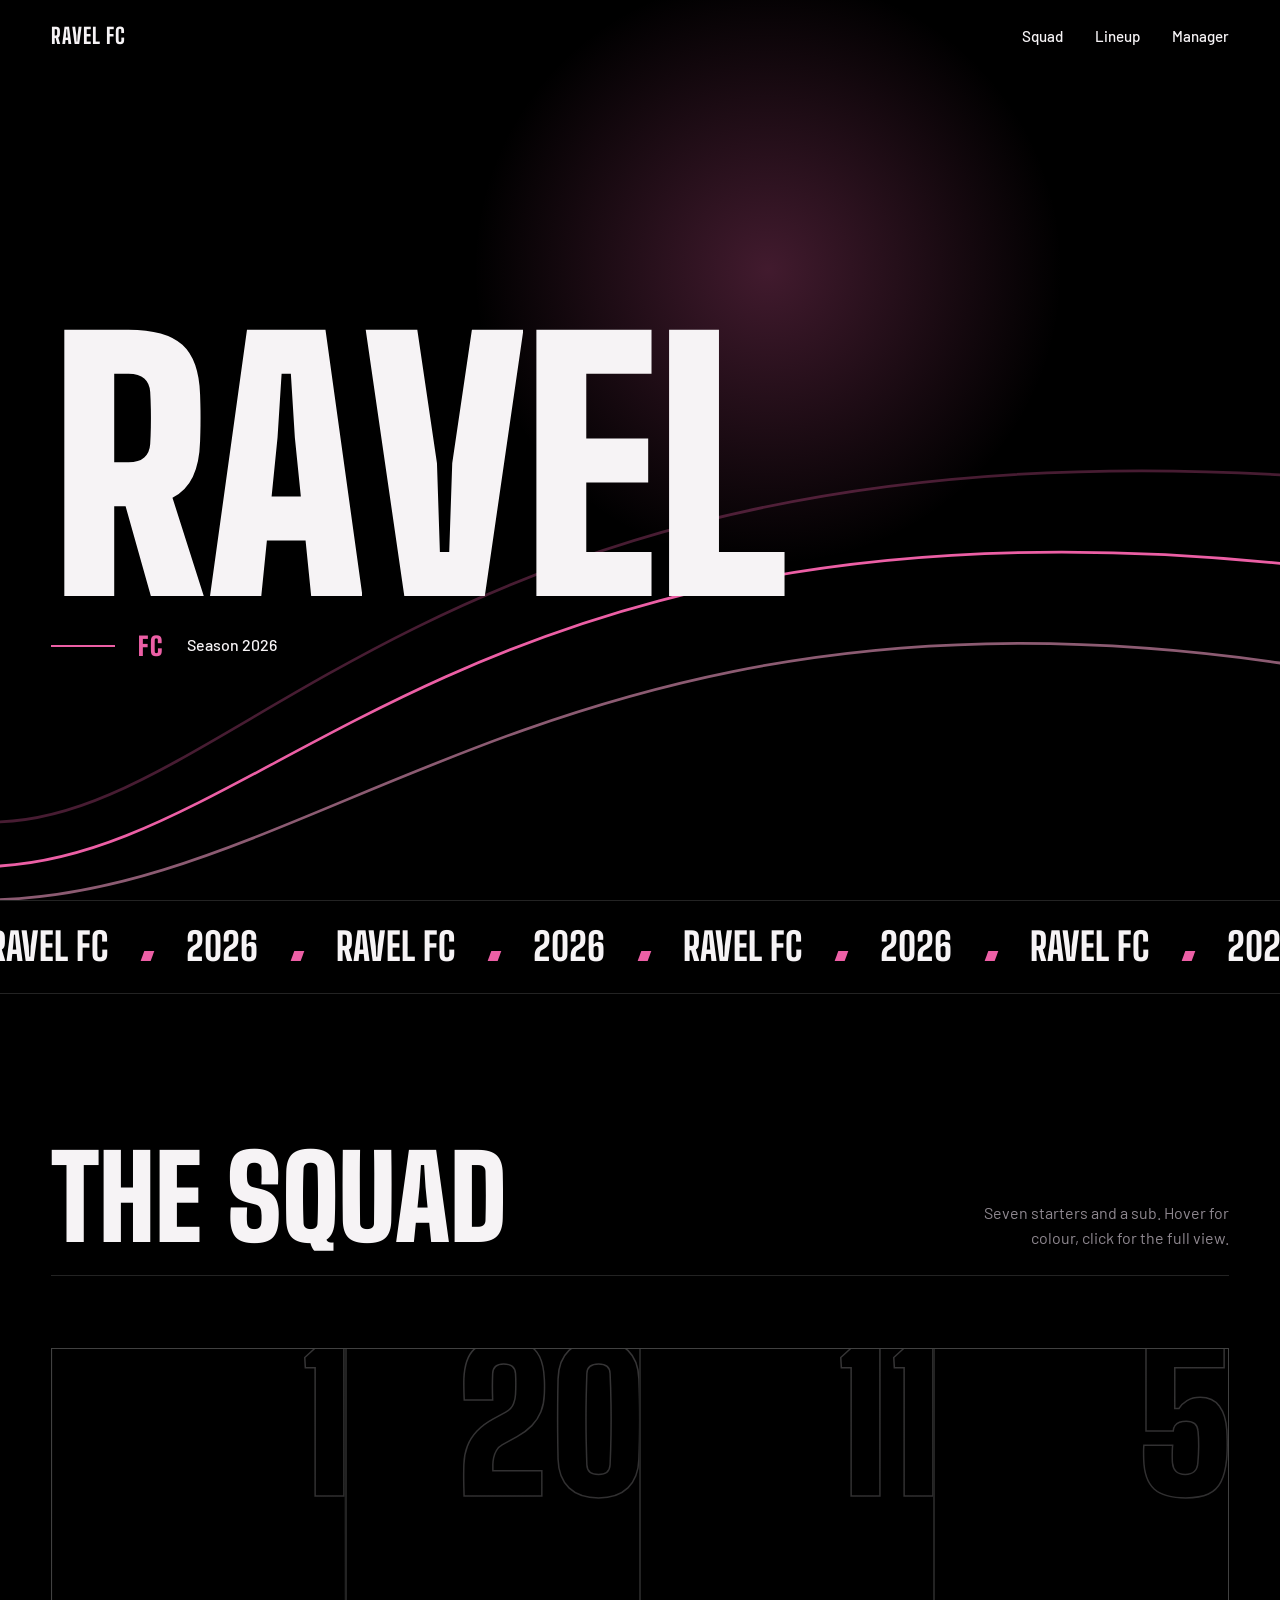
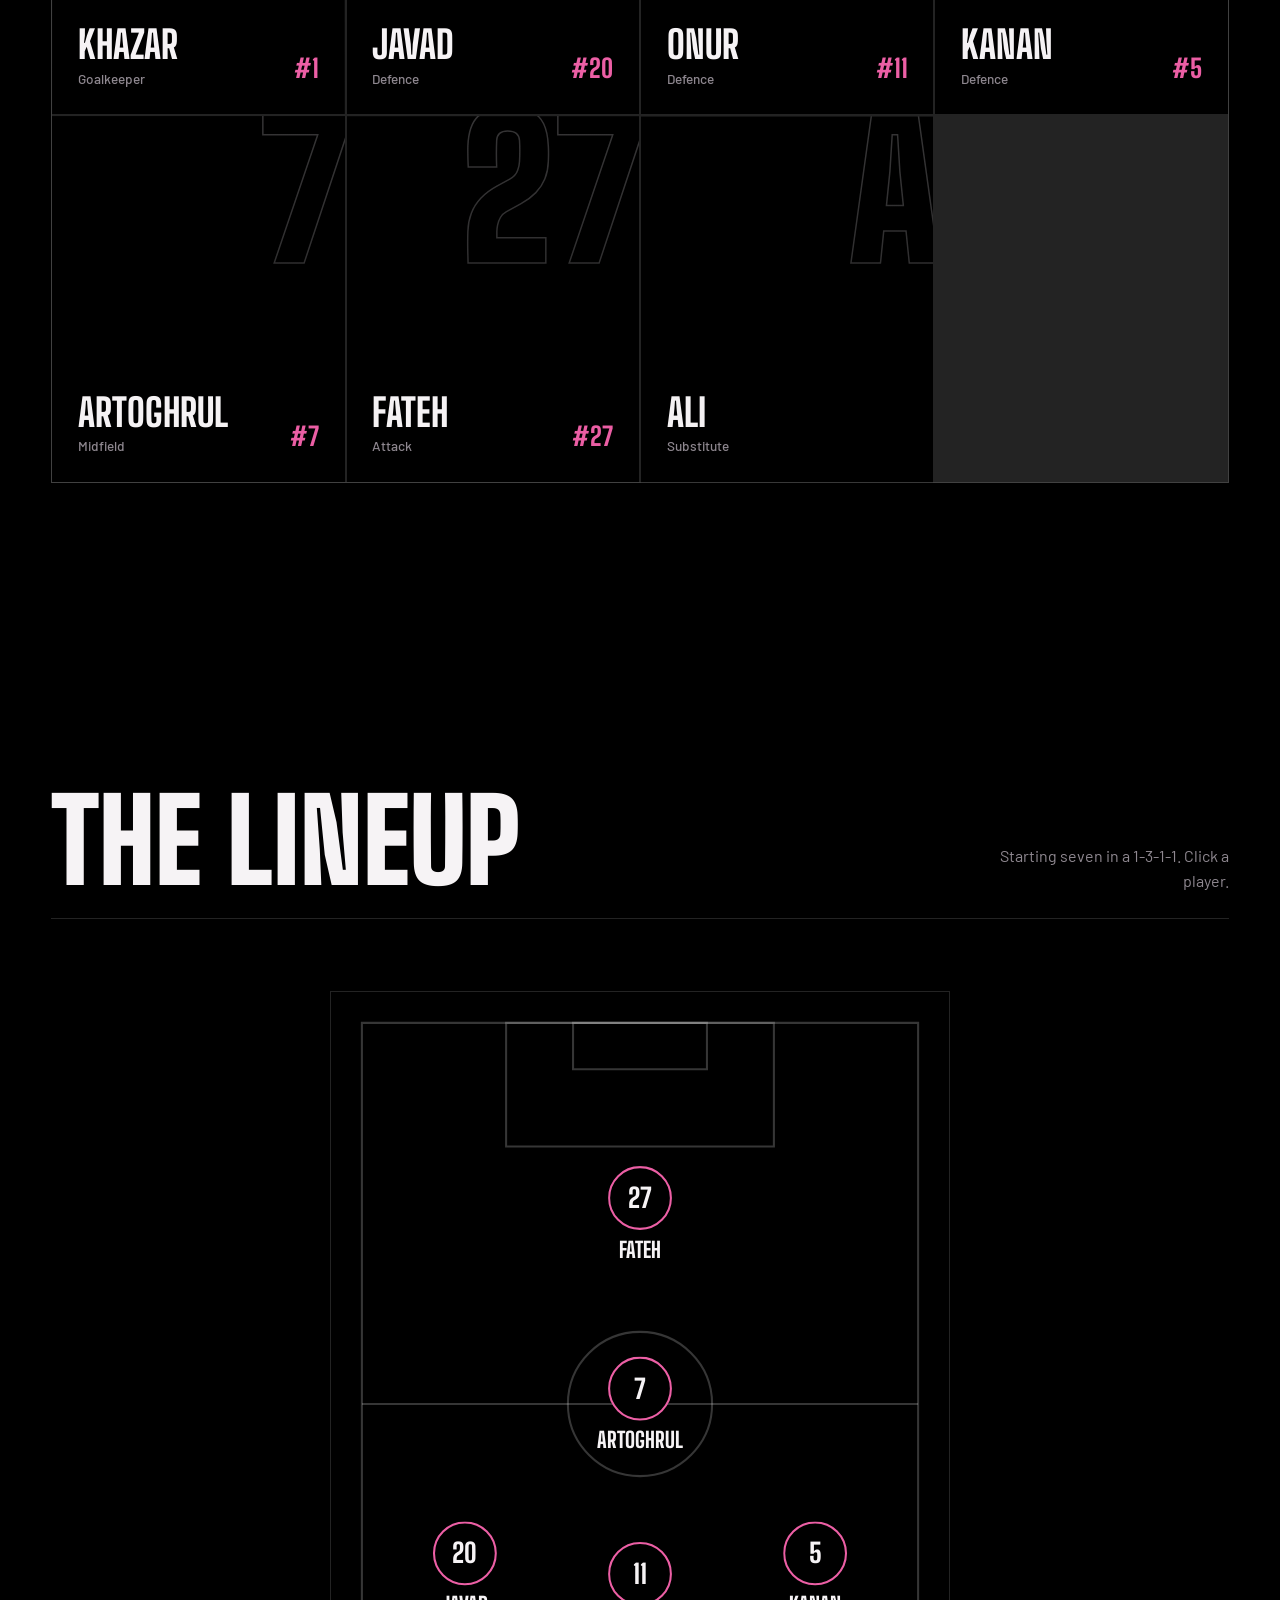
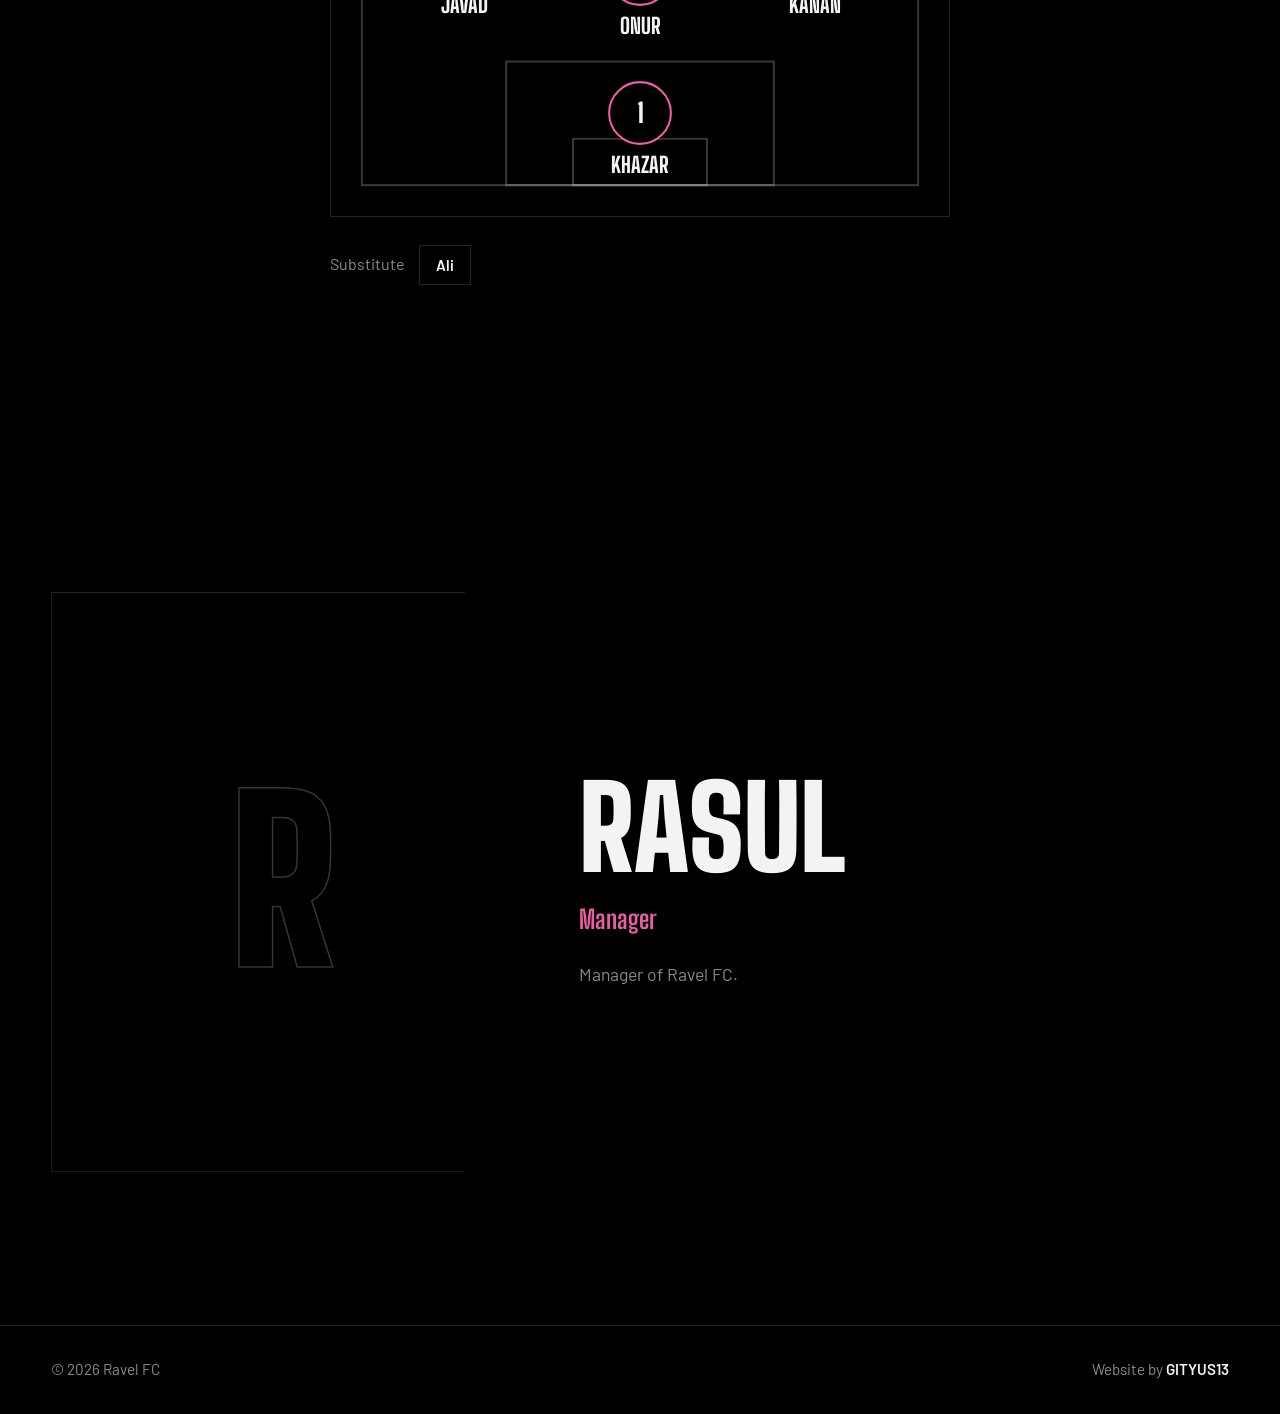
==== index.html @ 1064fbfc "Add files via upload" ====
<!DOCTYPE html>
<html lang="en">
<head>
<meta charset="utf-8">
<meta name="viewport" content="width=device-width, initial-scale=1">
<title>Ravel FC</title>
<link rel="icon" href="logo.png">
<meta name="description" content="Ravel FC football team, 2026">
<link rel="preconnect" href="https://fonts.googleapis.com">
<link rel="preconnect" href="https://fonts.gstatic.com" crossorigin>
<link href="https://fonts.googleapis.com/css2?family=Barlow:wght@400;500;600&family=Big+Shoulders+Display:wght@700;800;900&display=swap" rel="stylesheet">
<link rel="stylesheet" href="css/style.css">
</head>
<body>

<div class="cursor" id="cursor"></div>
<div class="prog" id="prog"></div>
<nav>
  <a class="mark" href="#top"><img class="logo" src="logo.png" alt="" onerror="this.remove()"><span>RAVEL FC</span></a>
  <ul>
    <li><a href="#squad">Squad</a></li>
    <li><a href="#lineup">Lineup</a></li>
    <li><a href="#manager">Manager</a></li>
  </ul>
</nav>

<header class="hero" id="top">
  <div class="glow" id="glow"></div>
  <svg class="swoosh" viewBox="0 0 1440 500" preserveAspectRatio="none" aria-hidden="true">
    <path pathLength="1" d="M-20 470 C 300 470, 520 120, 1460 200"/>
    <path pathLength="1" d="M-20 500 C 360 500, 640 190, 1460 290"/>
    <path pathLength="1" d="M-20 430 C 260 440, 480 70, 1460 120"/>
  </svg>
  <div class="hwrap">
    <div>
      <h1 id="htitle" aria-label="Ravel"></h1>
      <div class="sub"><b>FC</b>Season 2026</div>
    </div>
    <img class="crest" src="logo.png" alt="Ravel FC crest" onerror="this.remove()">
  </div>
  <div class="scroll"></div>
</header>

<div class="ticker" aria-hidden="true"><div id="mq"></div></div>

<section id="squad">
  <div class="head">
    <h2>The squad</h2>
    <p>Seven starters and a sub. Hover for colour, click for the full view.</p>
  </div>
  <div class="grid" id="grid"></div>
</section>

<section id="lineup">
  <div class="head">
    <h2>The lineup</h2>
    <p>Starting seven in a 1-3-1-1. Click a player.</p>
  </div>
  <div class="pitch" id="pitch">
    <svg viewBox="0 0 600 800" aria-label="Starting lineup">
      <g class="lines" fill="none" stroke="rgba(246,243,245,.22)" stroke-width="2">
        <rect pathLength="1" x="30" y="30" width="540" height="740"/><line pathLength="1" x1="30" y1="400" x2="570" y2="400"/><circle pathLength="1" cx="300" cy="400" r="70"/>
        <rect pathLength="1" x="170" y="30" width="260" height="120"/><rect pathLength="1" x="170" y="650" width="260" height="120"/>
        <rect pathLength="1" x="235" y="30" width="130" height="45"/><rect pathLength="1" x="235" y="725" width="130" height="45"/>
      </g>
      <g id="pl"></g>
    </svg>
  </div>
  <div class="bench"><span class="bl">Substitute</span><div id="bench"></div></div>
</section>

<section id="manager">
  <div class="pres">
    <div class="portrait" data-photo="Rasul" data-alt="Manager Rasul"></div>
    <div>
      <h2>Rasul</h2>
      <div class="role">Manager</div>
      <p>Manager of Ravel FC.</p>
    </div>
  </div>
</section>

<footer>
  <span>&copy; <span id="yr"></span> Ravel FC</span>
  <span>Website by <a href="https://gityus13.github.io/"><strong>GITYUS13</strong></a></span>
</footer>

<div class="modal" id="modal" role="dialog" aria-modal="true" aria-label="Player">
  <div class="mbox">
    <div class="mph" id="mph"></div>
    <div class="mtx">
      <div class="mnum" id="mnum"></div>
      <div class="mpos" id="mpos"></div>
      <h3 id="mname"></h3>
      <div class="mnav"><button id="mprev">Previous</button><button id="mnext">Next</button><button id="mclose">Close</button></div>
    </div>
  </div>
</div>

<script src="js/vendor/gsap.min.js"></script>
<script src="js/vendor/ScrollTrigger.min.js"></script>
<script src="js/vendor/lenis.min.js"></script>
<script src="js/main.js"></script>
<script src="js/effects.js"></script>
</body>
</html>
---- css/style.css ----
:root{--black:#000;--white:#f6f3f5;--mute:#8f8890;--line:rgba(246,243,245,.14);--pink:#ec5fa5;
--display:"Big Shoulders Display","Arial Narrow",Impact,sans-serif;--body:"Barlow",system-ui,-apple-system,"Segoe UI",sans-serif}
*{box-sizing:border-box;margin:0;padding:0}
html{scroll-behavior:smooth;background:#000}
body{background:#000;color:var(--white);font-family:var(--body);line-height:1.55;overflow-x:hidden}
a{color:inherit;text-decoration:none}
:focus-visible{outline:2px solid var(--pink);outline-offset:3px}

/* NAV */
nav{position:fixed;inset:0 0 auto 0;z-index:20;display:flex;justify-content:space-between;align-items:center;padding:20px clamp(20px,4vw,56px);mix-blend-mode:difference}
.mark{display:flex;align-items:center;gap:10px;font-family:var(--display);font-weight:800;font-size:1.35rem;letter-spacing:.04em}
.logo{height:32px;width:auto;display:block}
nav ul{display:flex;gap:32px;list-style:none;font-weight:500;font-size:.95rem}
nav ul a{padding-bottom:3px;border-bottom:1px solid transparent;transition:border-color .25s}
nav ul a:hover{border-color:currentColor}
.prog{position:fixed;top:0;left:0;height:2px;width:0;background:var(--pink);z-index:60}

/* HERO */
.hero{position:relative;min-height:100svh;display:flex;align-items:center;padding:5rem clamp(20px,4vw,56px) 0;overflow:hidden;isolation:isolate}
.glow{position:absolute;width:640px;height:640px;border-radius:50%;background:radial-gradient(circle,rgba(236,95,165,.28),transparent 65%);left:0;top:0;transform:translate(var(--x,60vw),var(--y,30vh)) translate(-50%,-50%);pointer-events:none;z-index:-1;transition:transform .25s ease-out}
.swoosh{position:absolute;left:0;bottom:0;width:100%;height:62%;z-index:-1}
.swoosh path{fill:none;stroke:var(--pink);stroke-width:2.5;stroke-dasharray:1;stroke-dashoffset:1;animation:draw 2.4s .5s cubic-bezier(.65,0,.2,1) forwards}
.swoosh path:nth-child(2){stroke:#ffa6d0;opacity:.55;animation-delay:.9s}
.swoosh path:nth-child(3){opacity:.3;animation-delay:1.3s}
.hwrap{width:100%;display:grid;grid-template-columns:1fr auto;align-items:center;gap:2rem}
.hero h1{font-family:var(--display);font-weight:900;font-size:clamp(6rem,26vw,23rem);line-height:.82;letter-spacing:-.01em;display:flex;will-change:transform}
.hero h1 span{display:block;overflow:hidden;padding-top:.04em}
.hero h1 i{display:block;font-style:normal;transform:translateY(105%);animation:lrise 1s cubic-bezier(.2,.8,.2,1) forwards;animation-delay:calc(.15s*var(--i) + .2s)}
.sub{margin-top:1.6rem;display:flex;gap:1.4rem;align-items:center;opacity:0;animation:fade 1s 1.4s forwards;font-weight:500}
.sub b{font:900 1.6rem var(--display);color:var(--pink);letter-spacing:.08em}
.sub::before{content:"";width:64px;height:2px;background:var(--pink)}
.crest{width:clamp(130px,19vw,260px);opacity:0;transform:scale(.8) rotate(-6deg);animation:pop 1.2s 1.6s cubic-bezier(.2,.9,.3,1.2) forwards;filter:drop-shadow(0 0 40px rgba(236,95,165,.35))}
.scroll{position:absolute;bottom:1.6rem;left:50%;width:1px;height:56px;background:linear-gradient(var(--pink),transparent);animation:drip 2s 2.4s infinite;opacity:0}
.btn{font-weight:600;border:1px solid var(--white);padding:14px 26px;transition:background .25s,color .25s}
.btn:hover{background:var(--white);color:#000}

/* TICKER */
.ticker{border-block:1px solid var(--line);overflow:hidden;white-space:nowrap;padding:16px 0}
.ticker div{display:inline-block;animation:tick 30s linear infinite;font-family:var(--display);font-weight:800;font-size:clamp(1.4rem,3vw,2.4rem);text-transform:uppercase}
.ticker i{display:inline-block;width:10px;height:10px;background:var(--pink);margin:0 34px;transform:skewX(-20deg)}

/* SECTIONS */
section{padding:clamp(72px,12vw,160px) clamp(20px,4vw,56px)}
.head{display:flex;justify-content:space-between;align-items:flex-end;gap:24px;margin-bottom:clamp(36px,6vw,72px);border-bottom:1px solid var(--line);padding-bottom:24px}
h2{font-family:var(--display);font-weight:900;font-size:clamp(3rem,9vw,8rem);line-height:.9;text-transform:uppercase}
.head p{color:var(--mute);max-width:30ch;text-align:right}

/* SQUAD */
.grid{display:grid;grid-template-columns:repeat(4,1fr);gap:2px;background:var(--line);border:1px solid var(--line)}
.card{position:relative;aspect-ratio:4/5;background:#000;overflow:hidden;cursor:pointer;opacity:0;transform:translateY(28px);transition:opacity .7s ease,transform .7s ease}
.card.in{opacity:1;transform:none}
.card .num{position:absolute;right:-.04em;top:-.12em;font-family:var(--display);font-weight:900;font-size:clamp(8rem,15vw,16rem);line-height:1;color:transparent;-webkit-text-stroke:1.5px rgba(246,243,245,.22);transition:-webkit-text-stroke-color .4s,transform .5s;pointer-events:none;user-select:none}
.card img{position:absolute;inset:0;width:100%;height:100%;object-fit:cover;object-position:center top;filter:grayscale(1) contrast(1.1) brightness(.8);transition:filter .5s,transform .8s}
.card::after{content:"";position:absolute;inset:0;background:linear-gradient(to top,rgba(0,0,0,.92) 0%,rgba(0,0,0,.1) 55%,transparent 100%);pointer-events:none}
.has-photo .num{z-index:2;-webkit-text-stroke-color:rgba(246,243,245,.5)}
.info{position:absolute;left:0;right:0;bottom:0;z-index:3;padding:clamp(14px,2vw,26px);display:flex;justify-content:space-between;align-items:flex-end}
.info h3{font-family:var(--display);font-weight:800;font-size:clamp(1.6rem,3vw,2.6rem);line-height:1;text-transform:uppercase}
.info b{font-family:var(--display);font-weight:800;font-size:clamp(1.2rem,2vw,1.8rem);color:var(--pink)}
.info small{display:block;color:var(--mute);font-weight:500;font-size:.85rem;margin-top:4px}
.card:hover img,.card:focus-within img{filter:none;transform:scale(1.05)}
.card:hover .num{-webkit-text-stroke-color:var(--pink);transform:translateY(8px)}

/* LINEUP */
.pitch{max-width:620px;margin:0 auto;border:1px solid var(--line)}
.pitch svg{display:block;width:100%;height:auto}
.pitch .lines *{stroke-dasharray:1;stroke-dashoffset:1}
.pitch.in .lines *{animation:draw 1.8s cubic-bezier(.65,0,.2,1) forwards}
.pl{cursor:pointer;opacity:0}
.pitch.in .pl{animation:rise .6s ease-out forwards;animation-delay:calc(1s + var(--k)*.12s)}
.pl circle{fill:#000;stroke:var(--pink);stroke-width:2;transition:fill .3s}
.pl:hover circle,.pl:focus circle{fill:var(--pink)}
.pl text{font-family:var(--display);font-weight:800;text-anchor:middle;fill:var(--white)}
.pl .n{font-size:26px;dominant-baseline:central}
.pl .nm{font-size:21px;text-transform:uppercase}
.bench{max-width:620px;margin:28px auto 0;display:flex;align-items:center;gap:14px;flex-wrap:wrap}
.bench .bl{color:var(--mute)}
.bench button{font:600 .95rem var(--body);color:var(--white);background:none;border:1px solid var(--line);padding:10px 16px;cursor:pointer;transition:background .2s,color .2s}
.bench button b{color:var(--pink);font-family:var(--display);margin-right:6px}
.bench button:hover{background:var(--white);color:#000}
.bench button:hover b{color:#000}

/* MANAGER */
.pres{display:grid;grid-template-columns:minmax(0,5fr) minmax(0,7fr);gap:clamp(28px,5vw,80px);align-items:center}
.portrait{position:relative;aspect-ratio:4/5;border:1px solid var(--line);overflow:hidden;background:#000}
.portrait img{width:100%;height:100%;object-fit:cover;object-position:center top;filter:grayscale(1) contrast(1.1)}
.portrait:not(.has-photo)::after{content:"R";position:absolute;inset:0;display:grid;place-items:center;font-family:var(--display);font-weight:900;font-size:14rem;color:transparent;-webkit-text-stroke:1.5px rgba(246,243,245,.22)}
.pres h2{margin-bottom:20px}
.role{font-family:var(--display);font-weight:700;font-size:1.6rem;color:var(--pink);margin-bottom:20px}
.pres p{color:var(--mute);max-width:46ch;font-size:1.1rem}

footer{display:flex;justify-content:space-between;gap:20px;flex-wrap:wrap;padding:32px clamp(20px,4vw,56px);border-top:1px solid var(--line);color:var(--mute);font-size:.95rem}
footer strong{color:var(--white);font-weight:600}

/* MODAL */
.modal{position:fixed;inset:0;z-index:50;display:none;place-items:center;background:rgba(0,0,0,.94)}
.modal.open{display:grid}
.mbox{display:grid;grid-template-columns:1fr 1fr;width:min(960px,92vw);max-height:90vh;overflow:auto;border:1px solid var(--line);background:#000}
.mph{position:relative;aspect-ratio:4/5;overflow:hidden}
.mph img{width:100%;height:100%;object-fit:cover;object-position:center top}
.mph:empty{display:grid;place-items:center}
.mph:empty::after{content:"Photo coming soon";color:var(--mute)}
.mtx{position:relative;display:flex;flex-direction:column;justify-content:flex-end;padding:clamp(20px,3vw,40px);overflow:hidden;min-height:280px}
.mnum{position:absolute;right:-.05em;top:-.1em;font-family:var(--display);font-weight:900;font-size:clamp(12rem,26vw,24rem);line-height:1;color:transparent;-webkit-text-stroke:2px var(--pink)}
.mpos{position:relative;color:var(--pink);font-weight:600;margin-bottom:10px}
.mtx h3{position:relative;font-family:var(--display);font-weight:900;font-size:clamp(3rem,7vw,6rem);line-height:.9;text-transform:uppercase}
.mnav{position:relative;display:flex;gap:10px;margin-top:28px;flex-wrap:wrap}
.mnav button{font:600 .95rem var(--body);color:var(--white);background:none;border:1px solid var(--line);padding:12px 20px;cursor:pointer;transition:background .2s,color .2s}
.mnav button:hover{background:var(--white);color:#000}

@keyframes tick{to{transform:translateX(-50%)}}
@keyframes draw{to{stroke-dashoffset:0}}
@keyframes lrise{to{transform:none}}
@keyframes fade{to{opacity:1}}
@keyframes drip{0%{opacity:0;transform:scaleY(0);transform-origin:top}40%{opacity:1;transform:scaleY(1)}100%{opacity:0;transform:scaleY(1) translateY(20px)}}

@keyframes rise{from{opacity:0;transform:translateY(16px)}to{opacity:1;transform:none}}
@keyframes pop{to{opacity:1;transform:none}}

@media(max-width:900px){
 .grid{grid-template-columns:repeat(2,1fr)}
 .pres,.mbox{grid-template-columns:1fr}
 .head{flex-direction:column;align-items:flex-start}.head p{text-align:left}
 .hwrap{grid-template-columns:1fr}.crest{order:-1;width:120px}
 nav ul{gap:20px}
}
@media(max-width:700px){nav ul li:nth-child(1){display:none}.mark span{display:none}}
@media(prefers-reduced-motion:reduce){
 *,*::before,*::after{animation-duration:.01ms!important;animation-delay:0s!important;animation-iteration-count:1!important;transition:none!important}
 .card,.pl{opacity:1;transform:none}.swoosh path{stroke-dashoffset:0}.hero h1 i{transform:none}
}

/* GSAP layer */
html.lenis,html.lenis body{height:auto}.lenis.lenis-smooth{scroll-behavior:auto!important}
.cursor{position:fixed;left:0;top:0;width:14px;height:14px;margin:-7px 0 0 -7px;border:1.5px solid var(--pink);border-radius:50%;z-index:90;pointer-events:none;opacity:0;mix-blend-mode:difference}
@media(hover:none){.cursor{display:none}}
.card,.card .num{transition:none}
.ticker div{animation:none}
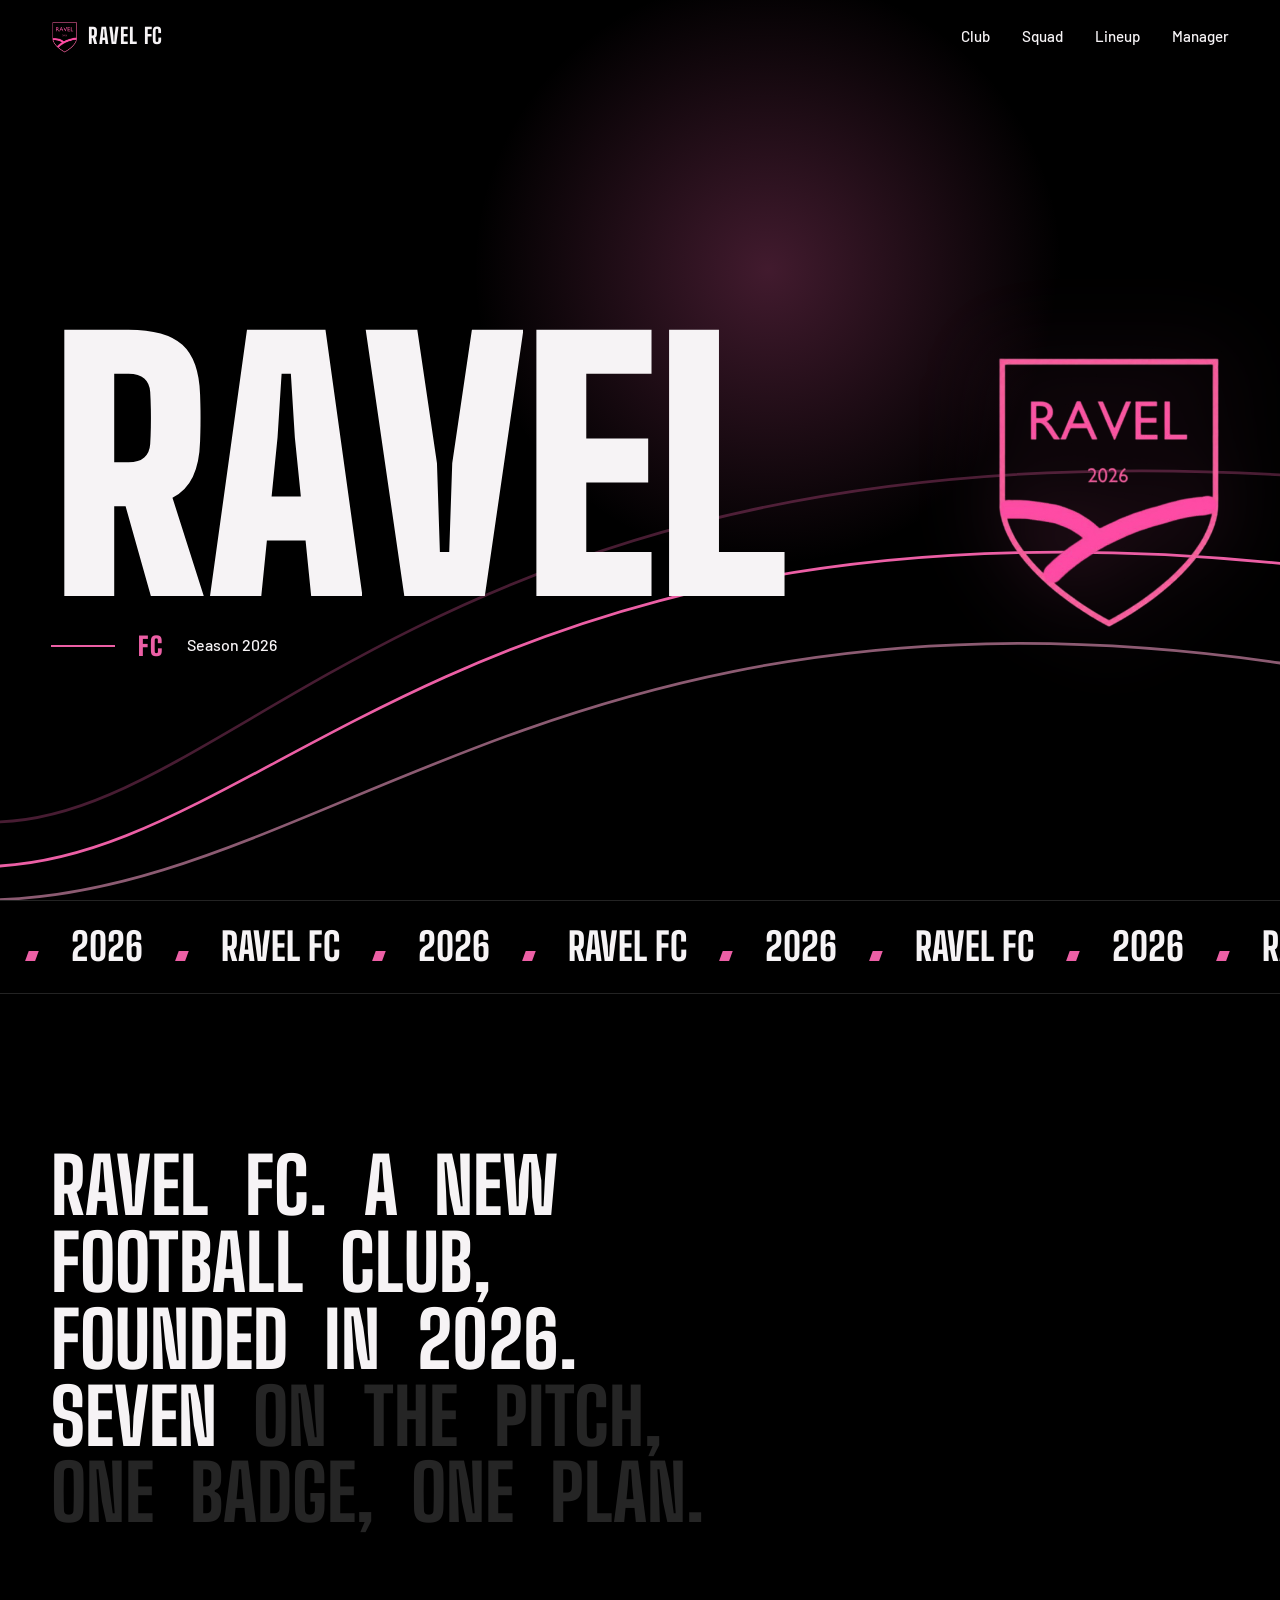
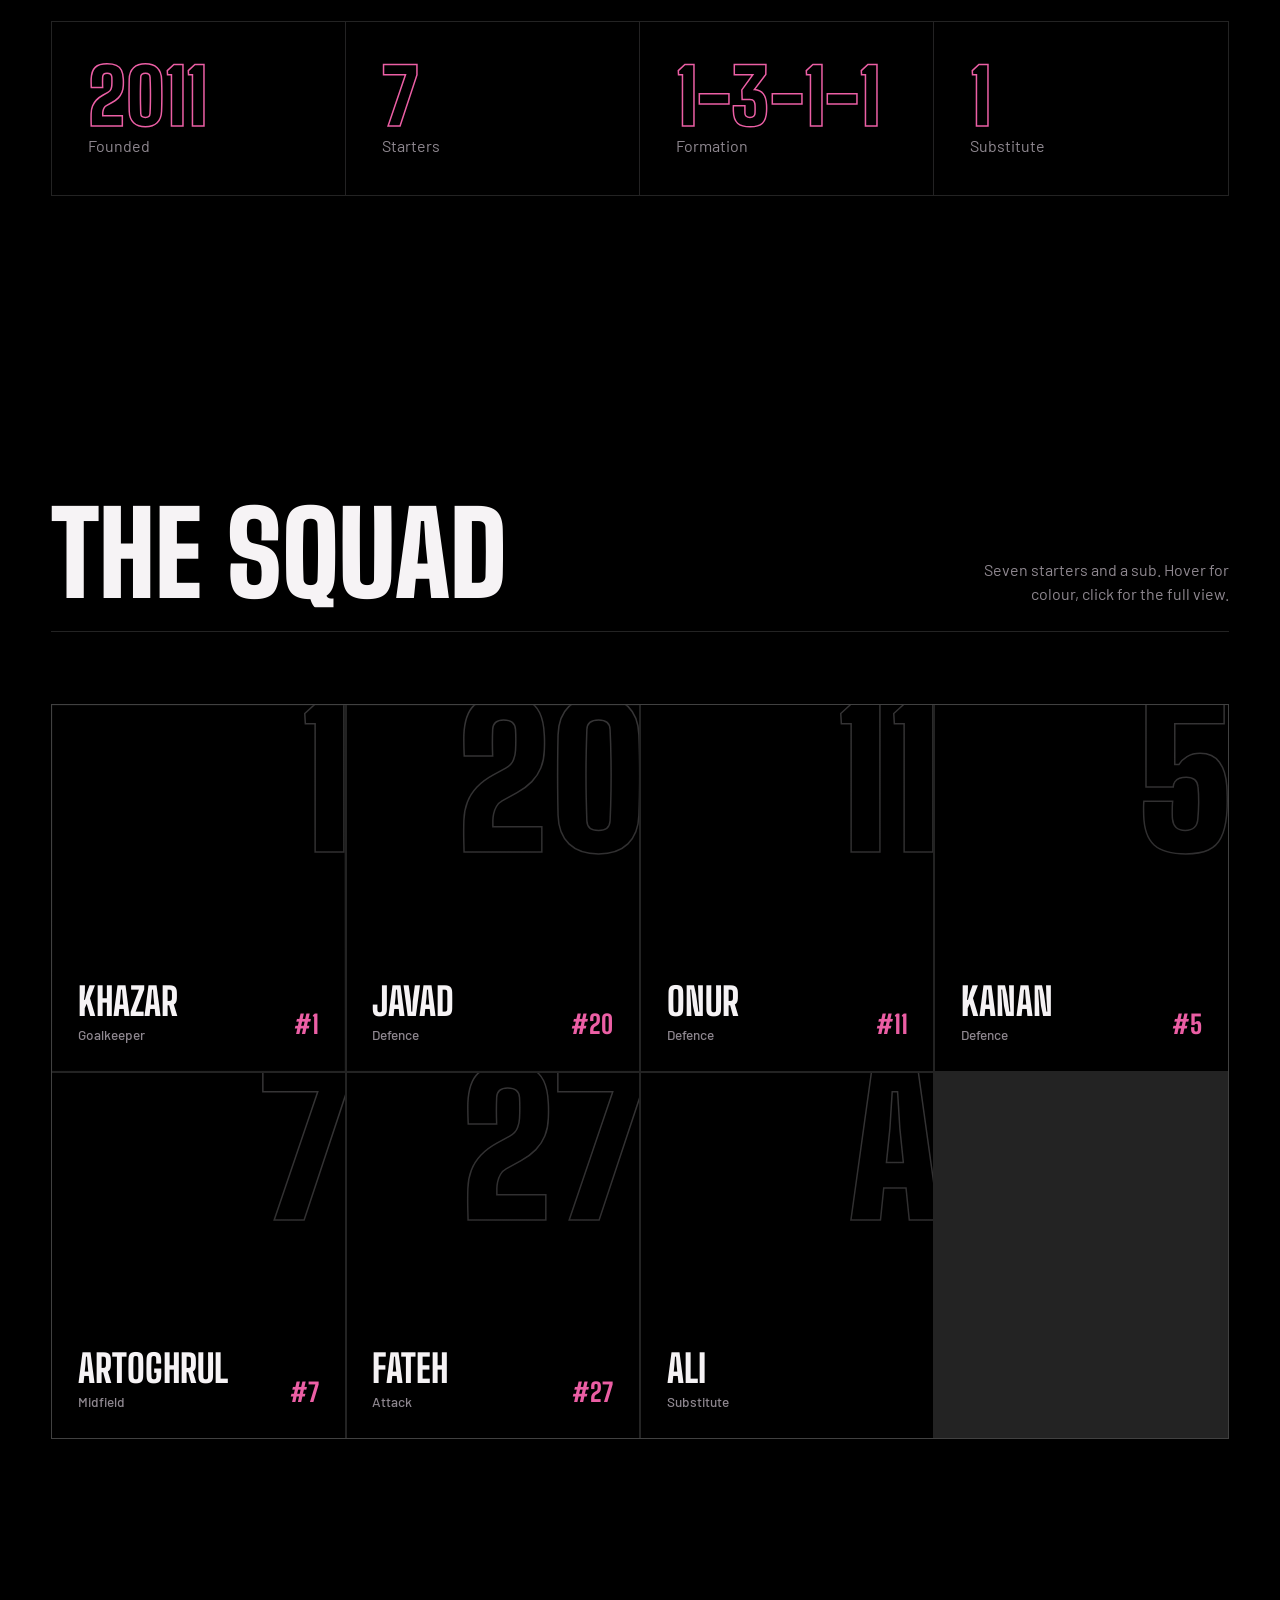
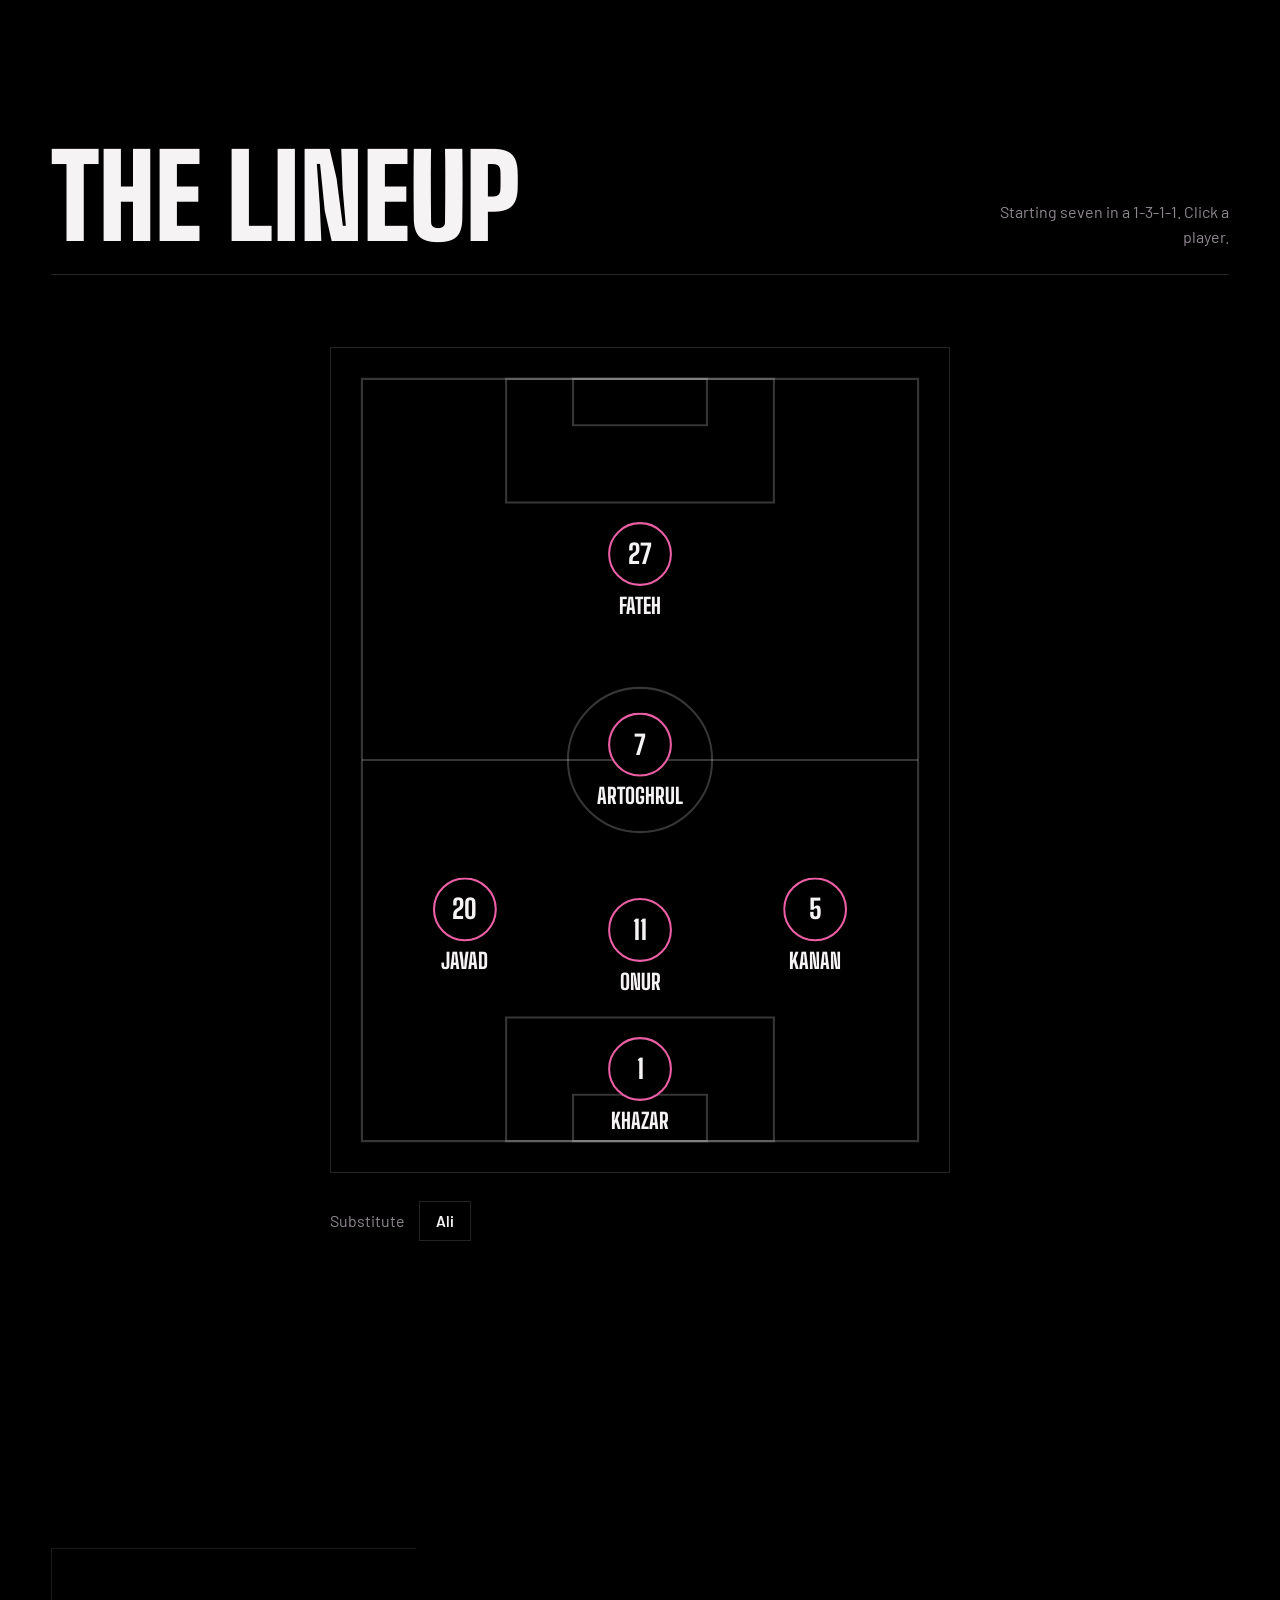
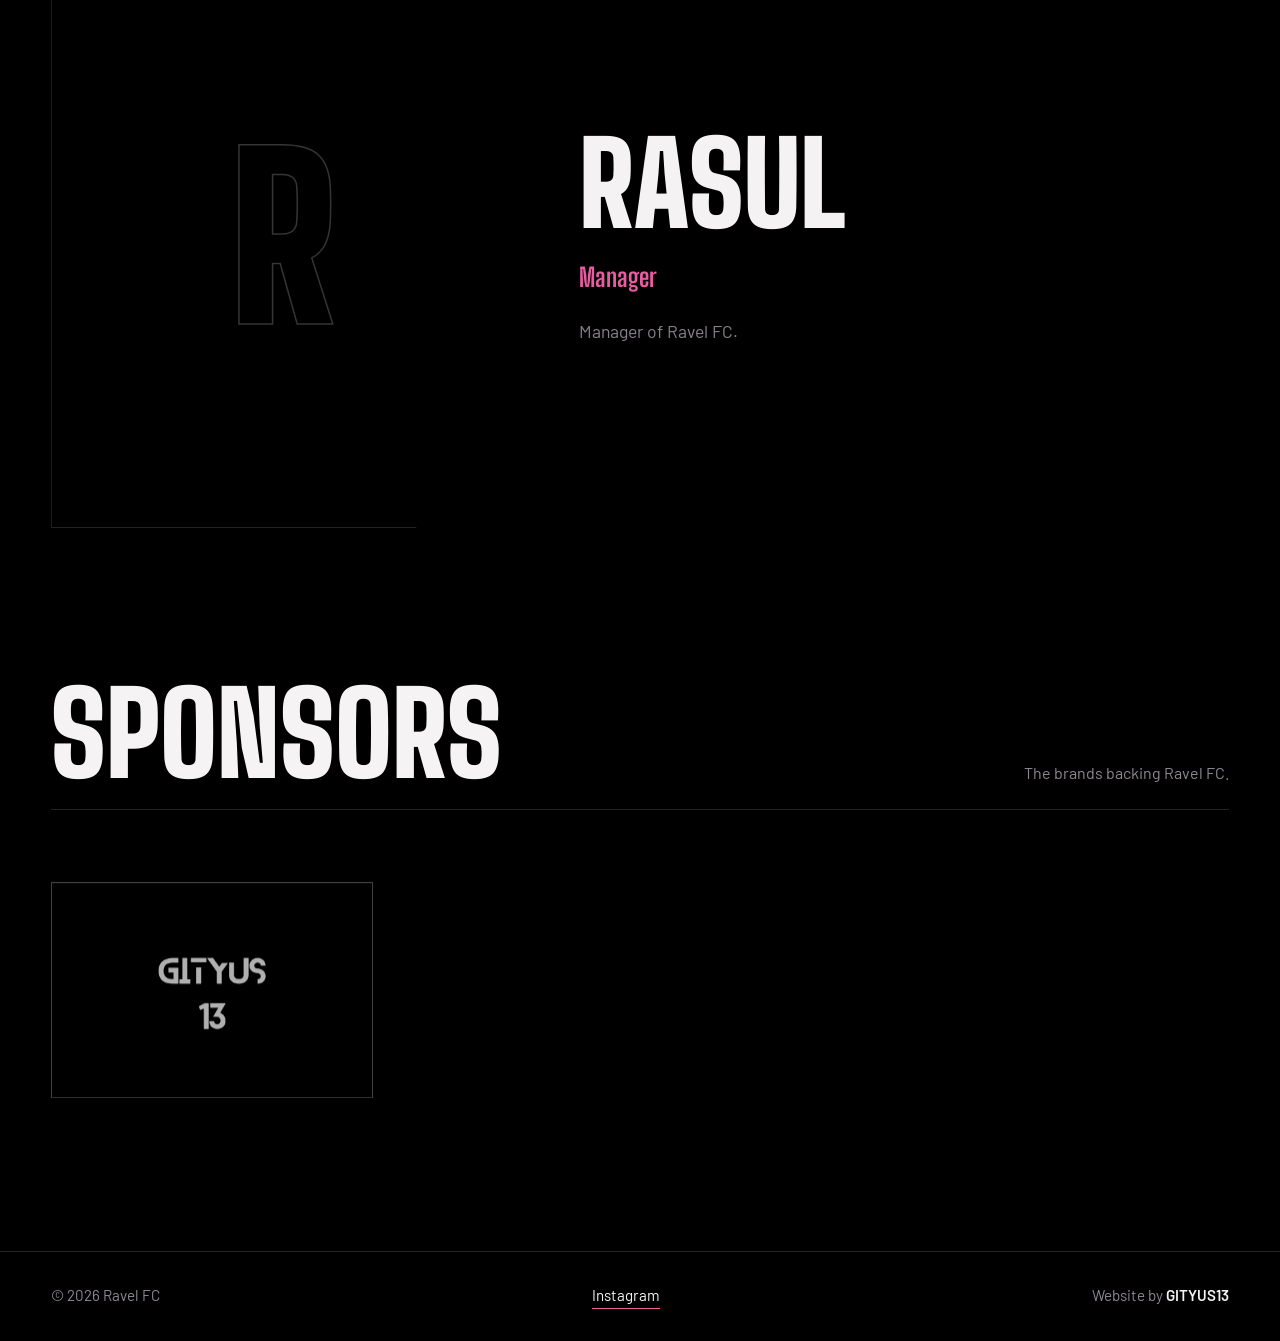
==== commit 245a0e09: "Add files via upload" ====
--- a/index.html
+++ b/index.html
@@ -4,20 +4,37 @@
 <meta charset="utf-8">
 <meta name="viewport" content="width=device-width, initial-scale=1">
 <title>Ravel FC</title>
-<link rel="icon" href="logo.png">
+<link rel="icon" href="favicon.svg" type="image/svg+xml">
+<link rel="icon" href="logo.png" type="image/png">
+<link rel="apple-touch-icon" href="logo.png">
+<link rel="manifest" href="site.webmanifest">
+<meta name="theme-color" content="#000000">
+<meta property="og:title" content="Ravel FC">
+<meta property="og:description" content="Ravel FC football team, 2026. Squad, lineup and manager.">
+<meta property="og:image" content="logo.png">
+<meta property="og:type" content="website">
+<meta name="twitter:card" content="summary">
 <meta name="description" content="Ravel FC football team, 2026">
 <link rel="preconnect" href="https://fonts.googleapis.com">
 <link rel="preconnect" href="https://fonts.gstatic.com" crossorigin>
 <link href="https://fonts.googleapis.com/css2?family=Barlow:wght@400;500;600&family=Big+Shoulders+Display:wght@700;800;900&display=swap" rel="stylesheet">
 <link rel="stylesheet" href="css/style.css">
+<script>document.documentElement.classList.add("loading")</script>
+<noscript><style>#loader{display:none}html.loading{overflow:auto}</style></noscript>
 </head>
 <body>
 
+<div class="loader" id="loader" aria-hidden="true">
+  <img src="logo.png" alt="" onerror="this.onerror=null;this.src='favicon.svg'">
+  <div class="lcount"><span id="lcount">0</span><i>%</i></div>
+  <div class="lbar"><div id="lbar"></div></div>
+</div>
 <div class="cursor" id="cursor"></div>
 <div class="prog" id="prog"></div>
 <nav>
-  <a class="mark" href="#top"><img class="logo" src="logo.png" alt="" onerror="this.remove()"><span>RAVEL FC</span></a>
+  <a class="mark" href="#top"><img class="logo" src="logo.png" alt="" onerror="this.onerror=null;this.src='favicon.svg'"><span>RAVEL FC</span></a>
   <ul>
+    <li><a href="#club">Club</a></li>
     <li><a href="#squad">Squad</a></li>
     <li><a href="#lineup">Lineup</a></li>
     <li><a href="#manager">Manager</a></li>
@@ -36,12 +53,22 @@
       <h1 id="htitle" aria-label="Ravel"></h1>
       <div class="sub"><b>FC</b>Season 2026</div>
     </div>
-    <img class="crest" src="logo.png" alt="Ravel FC crest" onerror="this.remove()">
+    <img class="crest" src="logo.png" alt="Ravel FC crest" onerror="this.onerror=null;this.src='favicon.svg'">
   </div>
   <div class="scroll"></div>
 </header>
 
 <div class="ticker" aria-hidden="true"><div id="mq"></div></div>
+
+<section id="club">
+  <p class="statement" id="statement">Ravel FC. A new football club, founded in 2026. Seven on the pitch, one badge, one plan.</p>
+  <div class="stats">
+    <div><b data-n="2026">2026</b><span>Founded</span></div>
+    <div><b data-n="7">7</b><span>Starters</span></div>
+    <div><b>1-3-1-1</b><span>Formation</span></div>
+    <div><b data-n="1">1</b><span>Substitute</span></div>
+  </div>
+</section>
 
 <section id="squad">
   <div class="head">
@@ -80,8 +107,17 @@
   </div>
 </section>
 
+<section id="sponsors">
+  <div class="head">
+    <h2>Sponsors</h2>
+    <p>The brands backing Ravel FC.</p>
+  </div>
+  <div class="sgrid" id="sgrid"></div>
+</section>
+
 <footer>
   <span>&copy; <span id="yr"></span> Ravel FC</span>
+  <div class="links" id="links"></div>
   <span>Website by <a href="https://gityus13.github.io/"><strong>GITYUS13</strong></a></span>
 </footer>
 
--- a/css/style.css
+++ b/css/style.css
@@ -135,3 +135,34 @@
 @media(hover:none){.cursor{display:none}}
 .card,.card .num{transition:none}
 .ticker div{animation:none}
+
+/* Club */
+.statement{font-family:var(--display);font-weight:800;font-size:clamp(2.2rem,6vw,5.4rem);line-height:1;text-transform:uppercase;max-width:20ch}
+.statement .w{display:inline-block;margin-right:.25em}
+.stats{display:grid;grid-template-columns:repeat(4,1fr);margin-top:clamp(40px,7vw,90px);border:1px solid var(--line)}
+.stats div{padding:clamp(18px,3vw,36px);border-right:1px solid var(--line)}.stats div:last-child{border:0}
+.stats b{display:block;font-family:var(--display);font-weight:900;font-size:clamp(2.4rem,6vw,5rem);line-height:1;color:transparent;-webkit-text-stroke:1.5px var(--pink)}
+.stats span{color:var(--mute)}
+.links{display:flex;gap:24px}.links a{color:var(--white);border-bottom:1px solid var(--pink)}
+@media(max-width:700px){.stats{grid-template-columns:repeat(2,1fr)}.stats div:nth-child(2){border-right:0}.stats div:nth-child(-n+2){border-bottom:1px solid var(--line)}}
+
+/* Loader */
+html.loading{overflow:hidden}
+html.loading .hero,html.loading .hero *{animation-play-state:paused}
+.loader{position:fixed;inset:0;z-index:100;background:#000;display:flex;flex-direction:column;align-items:center;justify-content:center;gap:28px;transition:clip-path 1s cubic-bezier(.7,0,.2,1);clip-path:inset(0 0 0 0)}
+.loader.out{clip-path:inset(0 0 100% 0)}
+.loader img{height:clamp(90px,16vw,150px);filter:drop-shadow(0 0 30px rgba(236,95,165,.4));animation:lpulse 1.6s ease-in-out infinite}
+.lcount{font-family:var(--display);font-weight:900;font-size:clamp(4rem,12vw,9rem);line-height:1;color:transparent;-webkit-text-stroke:1.5px var(--white)}
+.lcount i{font-style:normal;color:var(--pink);-webkit-text-stroke:0;font-size:.4em;margin-left:.1em}
+.lbar{width:min(320px,60vw);height:2px;background:var(--line)}
+.lbar div{height:100%;background:var(--pink);transform:scaleX(0);transform-origin:left}
+@keyframes lpulse{50%{transform:scale(1.06)}}
+
+/* Sponsors */
+#sponsors{padding-top:0}
+.sgrid{display:grid;grid-template-columns:repeat(auto-fit,minmax(220px,320px));width:fit-content;max-width:100%;gap:2px;background:var(--line);border:1px solid var(--line)}
+.stile{display:flex;align-items:center;justify-content:center;aspect-ratio:3/2;background:#000;padding:12%;font-family:var(--display);font-weight:800;font-size:1.6rem;text-transform:uppercase;transition:background .3s,color .3s}
+.stile img{max-width:100%;max-height:100%;object-fit:contain;filter:grayscale(1) brightness(1.4);opacity:.7;transition:filter .4s,opacity .4s,transform .4s}
+.stile:hover img{filter:none;opacity:1;transform:scale(1.06)}
+.stile.cta{color:var(--pink);text-align:center;line-height:1.1}
+.stile.cta:hover{background:var(--pink);color:#000}
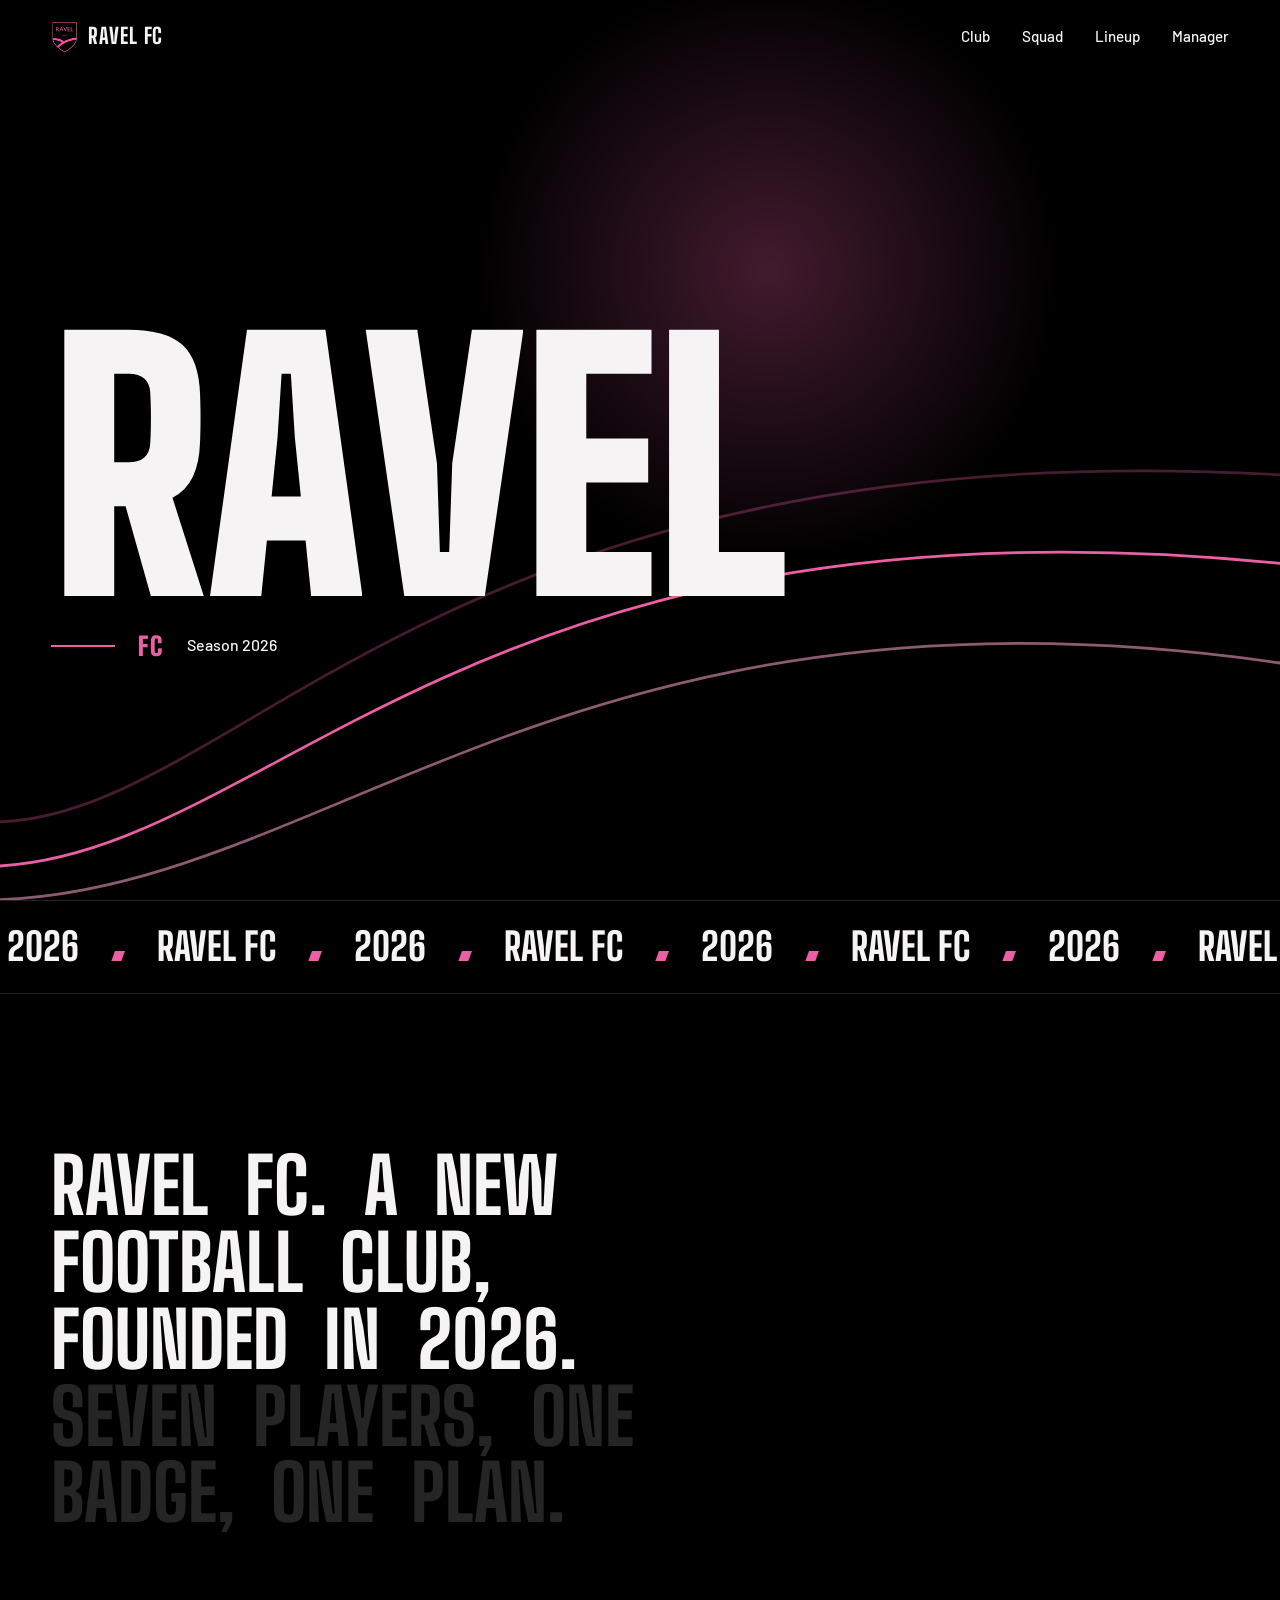
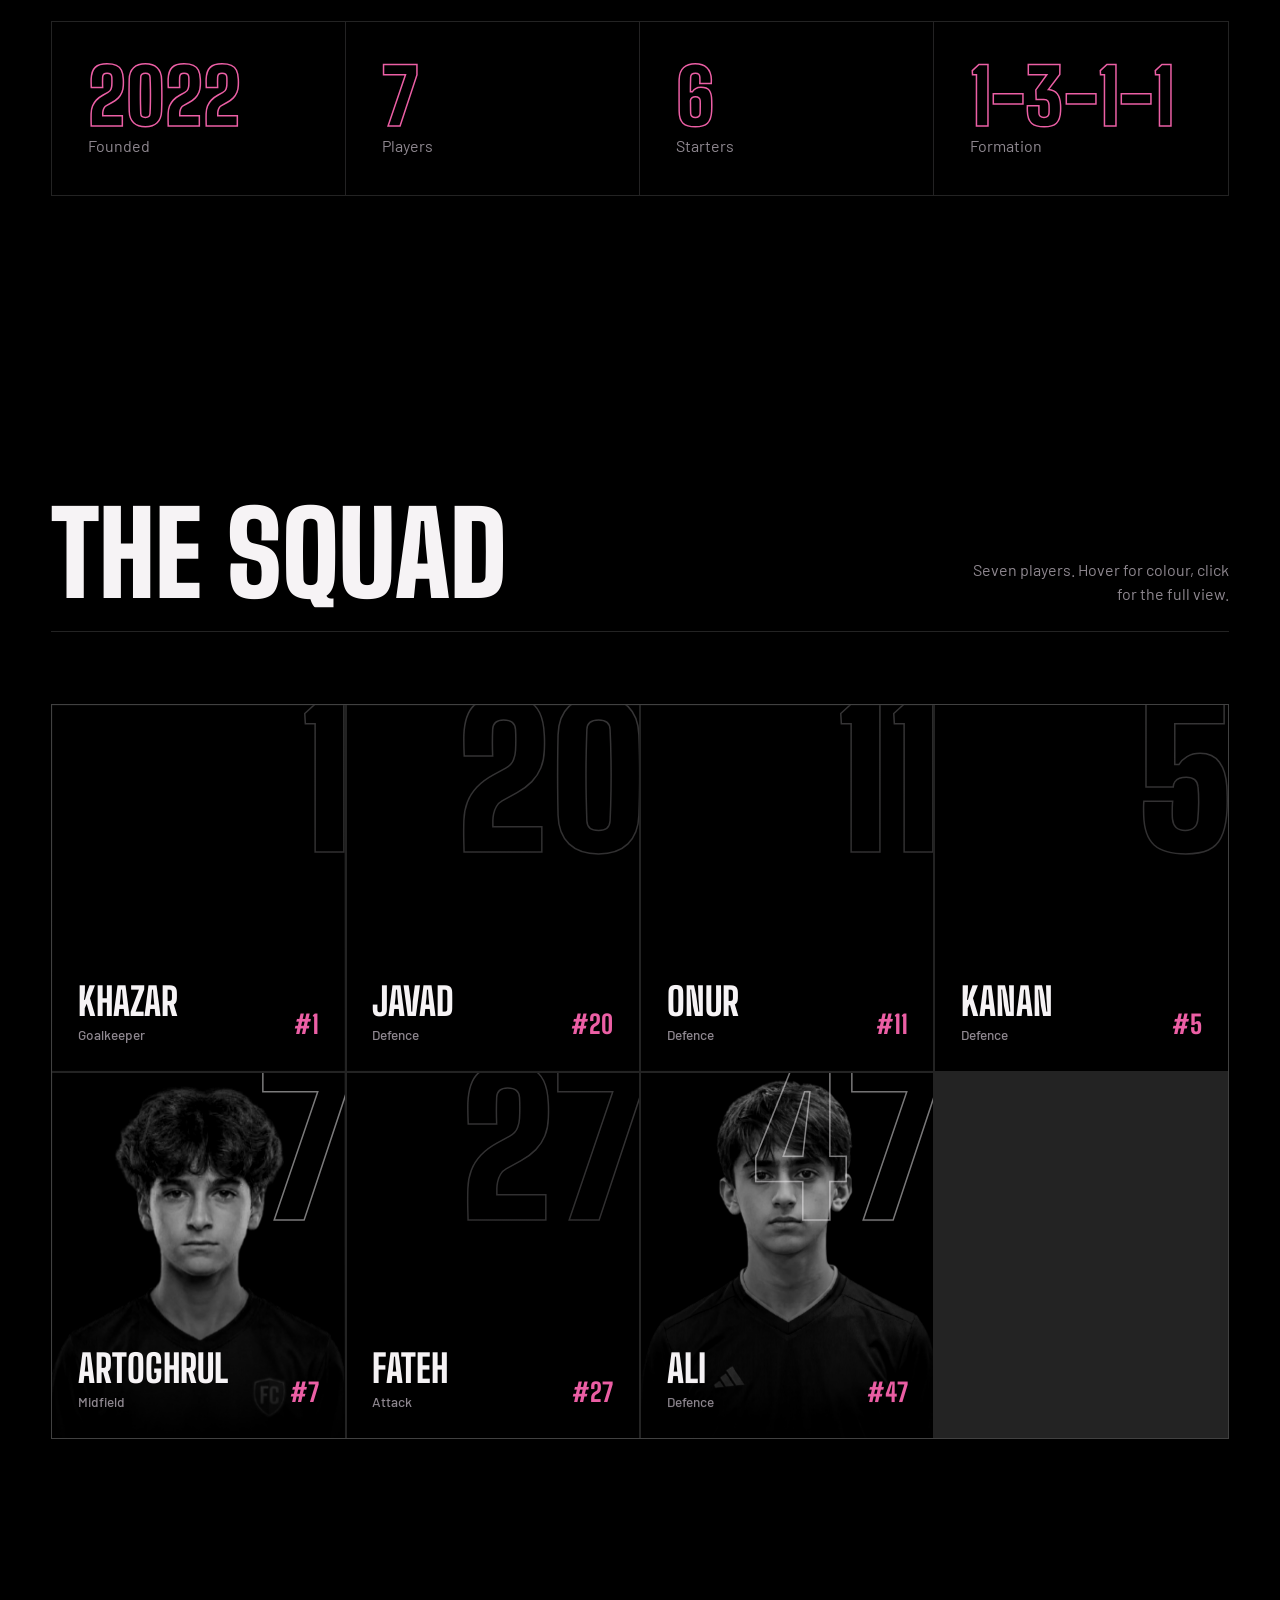
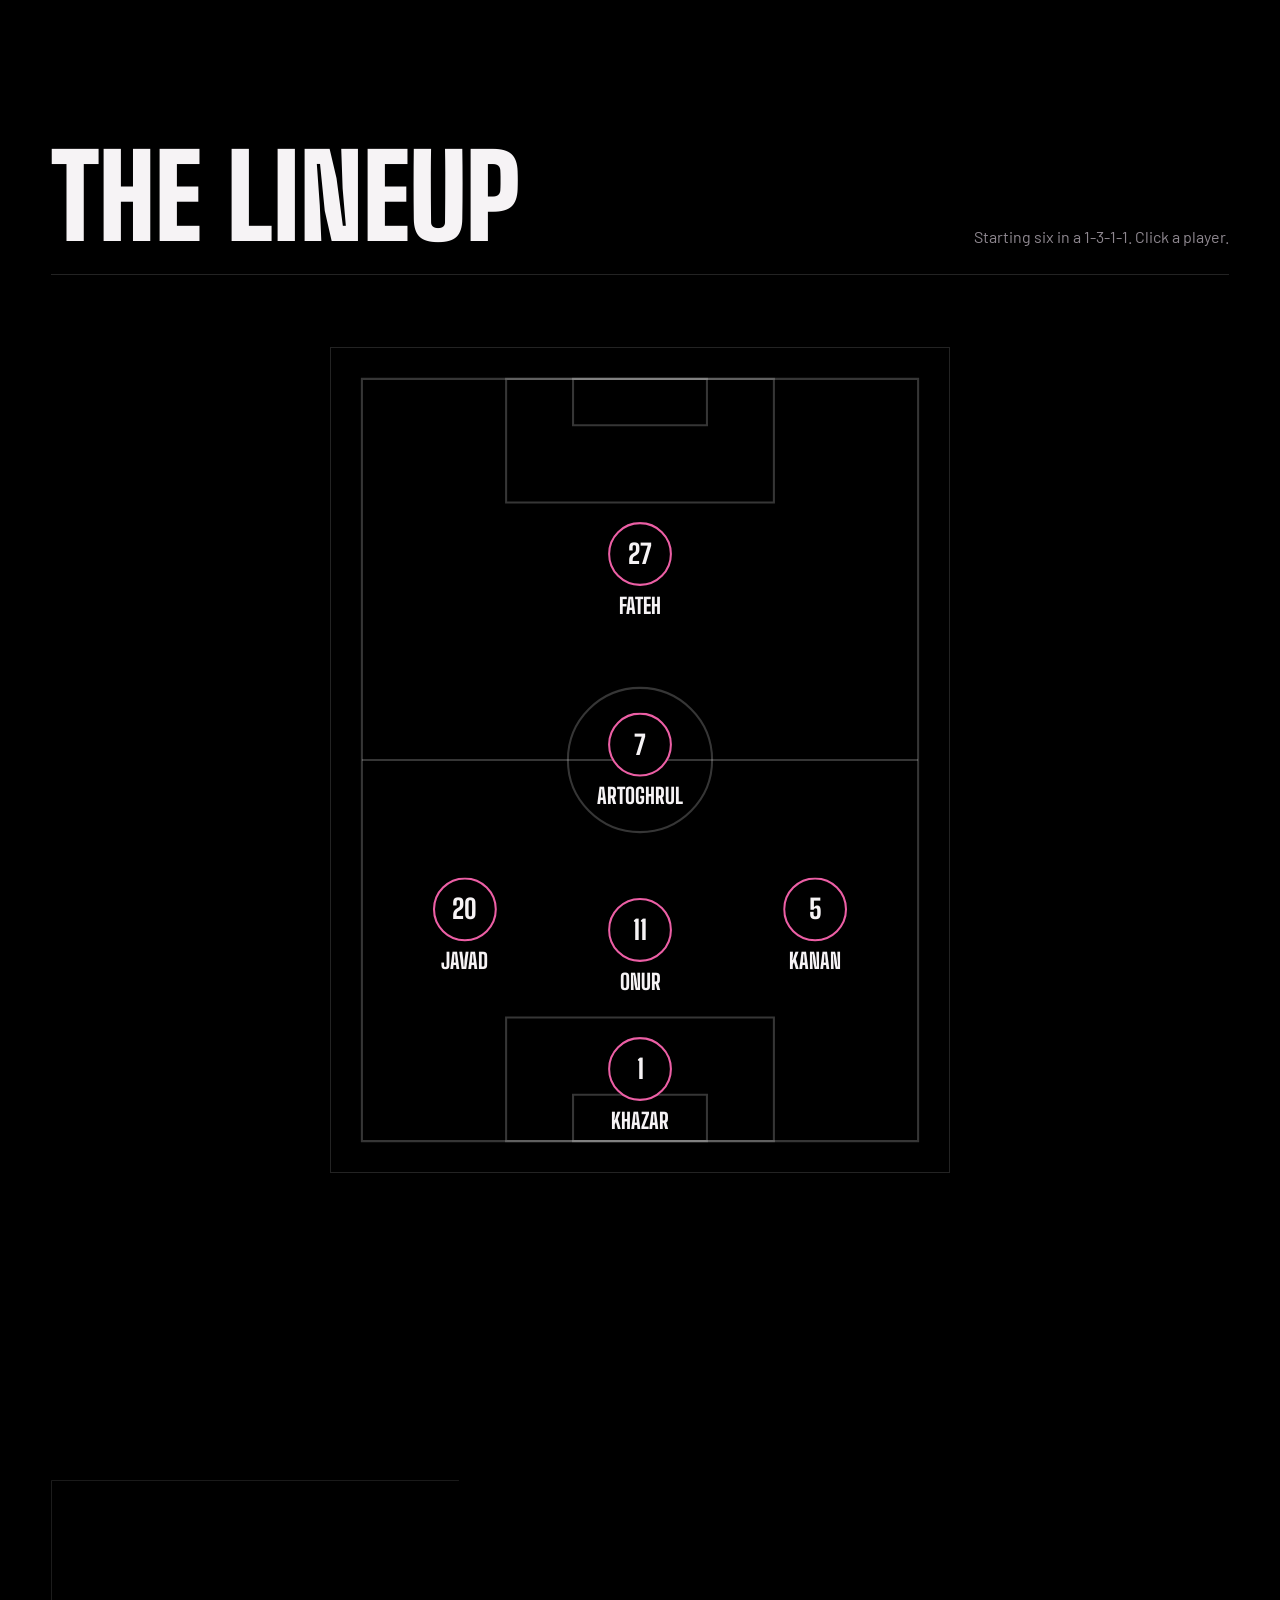
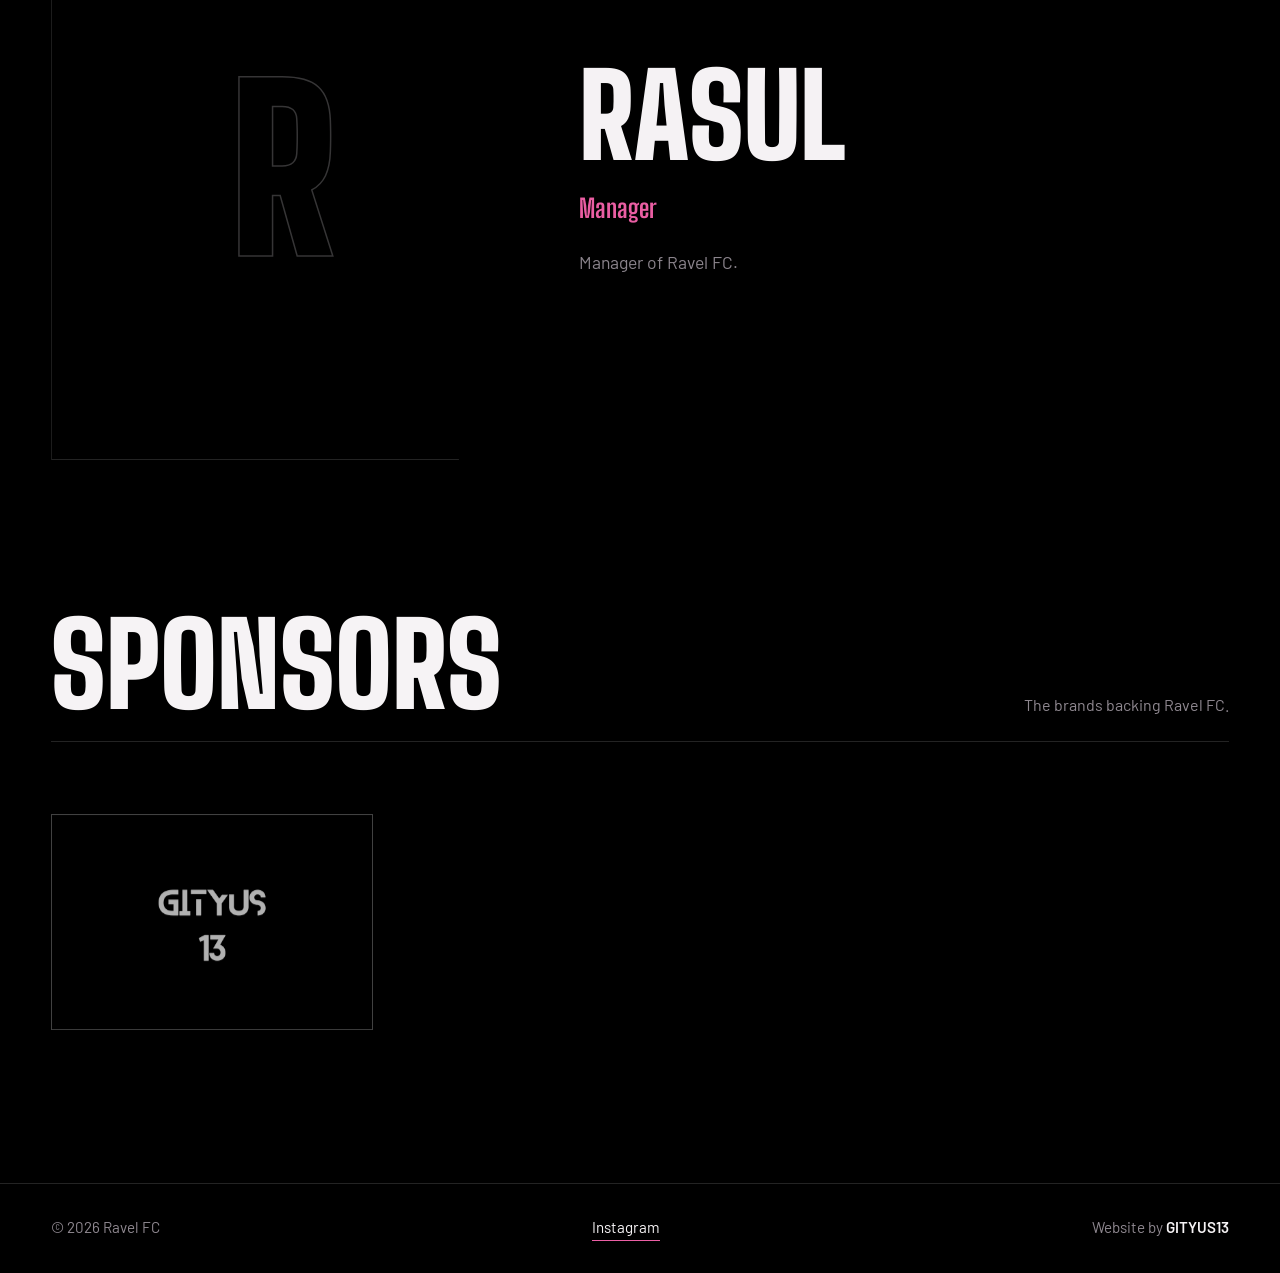
==== commit bc535f74: "Add files via upload" ====
--- a/index.html
+++ b/index.html
@@ -53,7 +53,6 @@
       <h1 id="htitle" aria-label="Ravel"></h1>
       <div class="sub"><b>FC</b>Season 2026</div>
     </div>
-    <img class="crest" src="logo.png" alt="Ravel FC crest" onerror="this.onerror=null;this.src='favicon.svg'">
   </div>
   <div class="scroll"></div>
 </header>
@@ -61,19 +60,19 @@
 <div class="ticker" aria-hidden="true"><div id="mq"></div></div>
 
 <section id="club">
-  <p class="statement" id="statement">Ravel FC. A new football club, founded in 2026. Seven on the pitch, one badge, one plan.</p>
+  <p class="statement" id="statement">Ravel FC. A new football club, founded in 2026. Seven players, one badge, one plan.</p>
   <div class="stats">
     <div><b data-n="2026">2026</b><span>Founded</span></div>
-    <div><b data-n="7">7</b><span>Starters</span></div>
+    <div><b data-n="7">7</b><span>Players</span></div>
+    <div><b data-n="6">6</b><span>Starters</span></div>
     <div><b>1-3-1-1</b><span>Formation</span></div>
-    <div><b data-n="1">1</b><span>Substitute</span></div>
   </div>
 </section>
 
 <section id="squad">
   <div class="head">
     <h2>The squad</h2>
-    <p>Seven starters and a sub. Hover for colour, click for the full view.</p>
+    <p>Seven players. Hover for colour, click for the full view.</p>
   </div>
   <div class="grid" id="grid"></div>
 </section>
@@ -81,7 +80,7 @@
 <section id="lineup">
   <div class="head">
     <h2>The lineup</h2>
-    <p>Starting seven in a 1-3-1-1. Click a player.</p>
+    <p>Starting six in a 1-3-1-1. Click a player.</p>
   </div>
   <div class="pitch" id="pitch">
     <svg viewBox="0 0 600 800" aria-label="Starting lineup">
@@ -93,7 +92,6 @@
       <g id="pl"></g>
     </svg>
   </div>
-  <div class="bench"><span class="bl">Substitute</span><div id="bench"></div></div>
 </section>
 
 <section id="manager">
--- a/css/style.css
+++ b/css/style.css
@@ -22,14 +22,13 @@
 .swoosh path{fill:none;stroke:var(--pink);stroke-width:2.5;stroke-dasharray:1;stroke-dashoffset:1;animation:draw 2.4s .5s cubic-bezier(.65,0,.2,1) forwards}
 .swoosh path:nth-child(2){stroke:#ffa6d0;opacity:.55;animation-delay:.9s}
 .swoosh path:nth-child(3){opacity:.3;animation-delay:1.3s}
-.hwrap{width:100%;display:grid;grid-template-columns:1fr auto;align-items:center;gap:2rem}
+.hwrap{width:100%;display:grid;grid-template-columns:1fr;align-items:center;gap:2rem}
 .hero h1{font-family:var(--display);font-weight:900;font-size:clamp(6rem,26vw,23rem);line-height:.82;letter-spacing:-.01em;display:flex;will-change:transform}
 .hero h1 span{display:block;overflow:hidden;padding-top:.04em}
 .hero h1 i{display:block;font-style:normal;transform:translateY(105%);animation:lrise 1s cubic-bezier(.2,.8,.2,1) forwards;animation-delay:calc(.15s*var(--i) + .2s)}
 .sub{margin-top:1.6rem;display:flex;gap:1.4rem;align-items:center;opacity:0;animation:fade 1s 1.4s forwards;font-weight:500}
 .sub b{font:900 1.6rem var(--display);color:var(--pink);letter-spacing:.08em}
 .sub::before{content:"";width:64px;height:2px;background:var(--pink)}
-.crest{width:clamp(130px,19vw,260px);opacity:0;transform:scale(.8) rotate(-6deg);animation:pop 1.2s 1.6s cubic-bezier(.2,.9,.3,1.2) forwards;filter:drop-shadow(0 0 40px rgba(236,95,165,.35))}
 .scroll{position:absolute;bottom:1.6rem;left:50%;width:1px;height:56px;background:linear-gradient(var(--pink),transparent);animation:drip 2s 2.4s infinite;opacity:0}
 .btn{font-weight:600;border:1px solid var(--white);padding:14px 26px;transition:background .25s,color .25s}
 .btn:hover{background:var(--white);color:#000}
@@ -72,12 +71,6 @@
 .pl text{font-family:var(--display);font-weight:800;text-anchor:middle;fill:var(--white)}
 .pl .n{font-size:26px;dominant-baseline:central}
 .pl .nm{font-size:21px;text-transform:uppercase}
-.bench{max-width:620px;margin:28px auto 0;display:flex;align-items:center;gap:14px;flex-wrap:wrap}
-.bench .bl{color:var(--mute)}
-.bench button{font:600 .95rem var(--body);color:var(--white);background:none;border:1px solid var(--line);padding:10px 16px;cursor:pointer;transition:background .2s,color .2s}
-.bench button b{color:var(--pink);font-family:var(--display);margin-right:6px}
-.bench button:hover{background:var(--white);color:#000}
-.bench button:hover b{color:#000}
 
 /* MANAGER */
 .pres{display:grid;grid-template-columns:minmax(0,5fr) minmax(0,7fr);gap:clamp(28px,5vw,80px);align-items:center}
@@ -120,7 +113,7 @@
  .grid{grid-template-columns:repeat(2,1fr)}
  .pres,.mbox{grid-template-columns:1fr}
  .head{flex-direction:column;align-items:flex-start}.head p{text-align:left}
- .hwrap{grid-template-columns:1fr}.crest{order:-1;width:120px}
+ .hwrap{grid-template-columns:1fr}
  nav ul{gap:20px}
 }
 @media(max-width:700px){nav ul li:nth-child(1){display:none}.mark span{display:none}}
